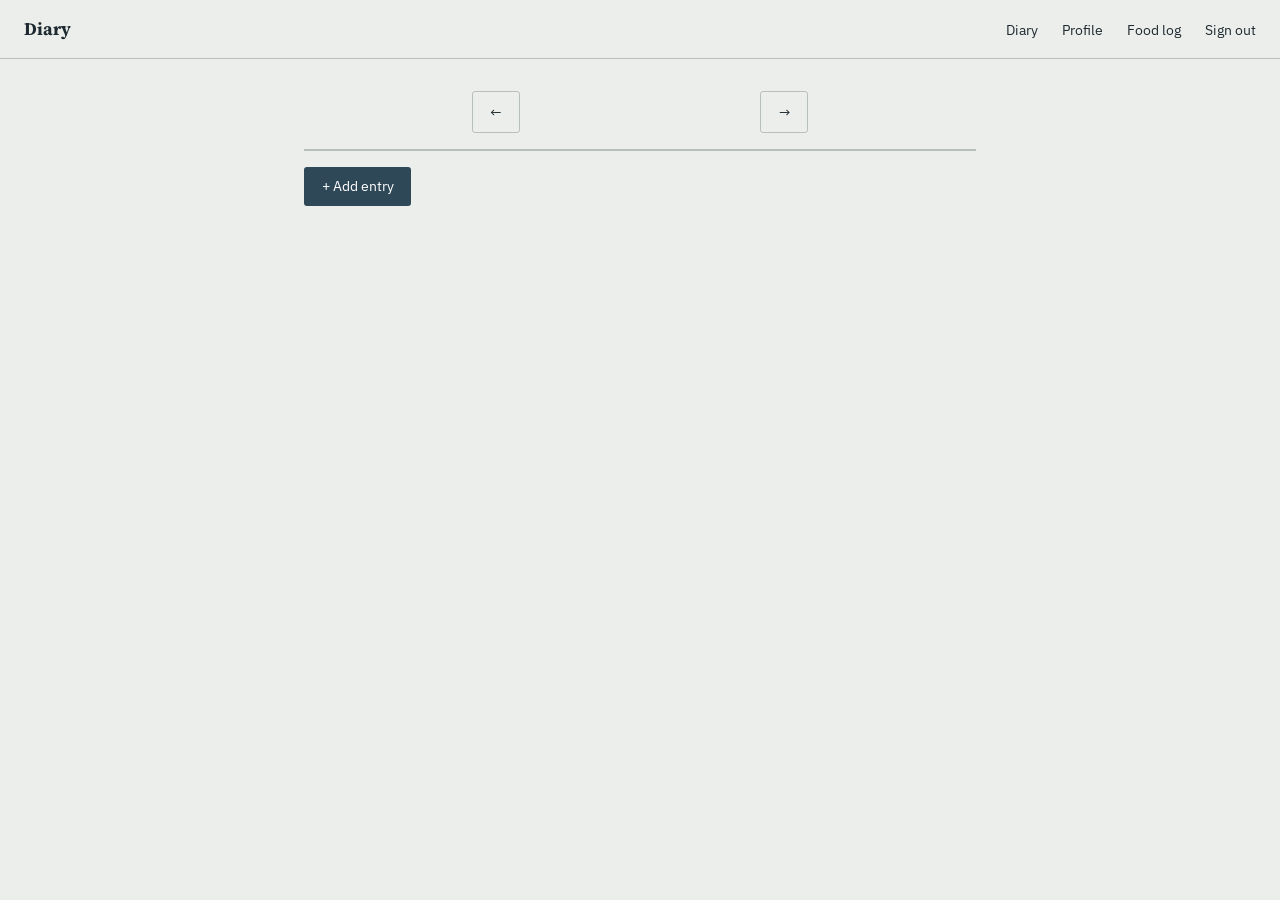
==== index.html @ 7c054825 "Replace al-folio template with private diary + calorie tracker Plain HTML/CSS/JS site backed by Supa" ====
<!doctype html>
<html lang="en">
<head>
  <meta charset="utf-8" />
  <meta name="viewport" content="width=device-width, initial-scale=1" />
  <title>Diary</title>
  <link rel="preconnect" href="https://fonts.googleapis.com" />
  <link rel="preconnect" href="https://fonts.gstatic.com" crossorigin />
  <link href="https://fonts.googleapis.com/css2?family=Source+Serif+4:opsz,wght@8..60,400;8..60,600&family=IBM+Plex+Sans:wght@400;500;600&family=IBM+Plex+Mono:wght@400;500&display=swap" rel="stylesheet" />
  <link rel="stylesheet" href="css/style.css" />
</head>
<body>
  <header class="site-header">
    <strong>Diary</strong>
    <nav>
      <a href="index.html">Diary</a>
      <a href="profile.html">Profile</a>
      <a href="log.html">Food log</a>
      <a href="#" id="sign-out">Sign out</a>
    </nav>
  </header>

  <main>
    <div class="month-nav">
      <button class="secondary" id="prev-month" aria-label="Previous month">&larr;</button>
      <h1 id="month-label"></h1>
      <button class="secondary" id="next-month" aria-label="Next month">&rarr;</button>
    </div>

    <div class="calendar-grid" id="calendar-weekdays"></div>
    <div class="calendar-grid" id="calendar-days"></div>

    <div class="button-row">
      <button id="add-entry-btn">+ Add entry</button>
    </div>
  </main>

  <!-- Add/edit entry modal -->
  <div class="modal-backdrop" id="entry-modal" hidden>
    <div class="modal">
      <h2 id="entry-modal-title">Add entry</h2>
      <form id="entry-form">
        <input type="hidden" id="entry-id" />
        <label>Date
          <input type="date" id="entry-date" required />
        </label>
        <label>Title
          <input type="text" id="entry-title" required />
        </label>
        <label>Content
          <textarea id="entry-content" rows="6"></textarea>
        </label>
        <label class="checkbox-label">
          <input type="checkbox" id="entry-pinned" />
          Pin this entry
        </label>
        <div class="modal-actions">
          <button type="button" class="secondary" id="entry-cancel">Cancel</button>
          <button type="submit">Save</button>
        </div>
      </form>
    </div>
  </div>

  <!-- Day detail: list of entries for a clicked day -->
  <div class="modal-backdrop" id="day-modal" hidden>
    <div class="modal">
      <h2 id="day-modal-title"></h2>
      <div id="day-entries-list"></div>
      <div class="modal-actions">
        <button type="button" class="secondary" id="day-close">Close</button>
        <button type="button" id="day-add-entry">+ Add entry for this day</button>
      </div>
    </div>
  </div>

  <script type="module" src="js/diary.js"></script>
</body>
</html>
---- css/style.css ----
/* Design system: a written diary (serif) set against a measured tracker
   (monospace) on a quiet paper surface — a personal ledger, not a dashboard.
   Structural surfaces (calendar, ledger rows) stay flat and square-edged;
   interactive surfaces (buttons, inputs) get a small 3px softening — the one
   deliberate distinction between "the page" and "the thing you can touch". */

:root {
  --color-bg: #ECEEEC;
  --color-surface: #FFFFFF;
  --color-ink: #1E2A2F;
  --color-muted: #5B6B66;
  --color-line: #B7C0B9;
  --color-accent: #2F4858;
  --color-accent-contrast: #FFFFFF;
  --color-star: #8C5E19;
  --color-logged: #4C7A62;

  --chart-protein: var(--color-accent);
  --chart-fat: var(--color-star);
  --chart-carbs: var(--color-logged);
  --chart-tdee: var(--color-muted);
  --chart-target: var(--color-accent);

  --font-serif: "Source Serif 4", Georgia, serif;
  --font-sans: "IBM Plex Sans", system-ui, sans-serif;
  --font-mono: "IBM Plex Mono", ui-monospace, "SF Mono", Consolas, monospace;
}

* { box-sizing: border-box; }

body {
  margin: 0;
  background: var(--color-bg);
  color: var(--color-ink);
  font-family: var(--font-sans);
  line-height: 1.5;
}

h1, h2, h3 {
  font-family: var(--font-serif);
  font-weight: 600;
  letter-spacing: -0.01em;
}

a { color: var(--color-accent); }

/* --- Header / nav --- */

header.site-header {
  display: flex;
  justify-content: space-between;
  align-items: center;
  padding: 1rem 1.5rem;
  border-bottom: 1px solid var(--color-line);
}

header.site-header strong {
  font-family: var(--font-serif);
  font-size: 1.1rem;
}

header.site-header nav a {
  margin-left: 1.25rem;
  text-decoration: none;
  color: var(--color-ink);
  font-size: 0.9rem;
}

header.site-header nav a:hover { color: var(--color-accent); }

main {
  max-width: 720px;
  margin: 0 auto;
  padding: 2rem 1.5rem;
}

/* --- Form controls --- */

button, input, select, textarea { font: inherit; color: inherit; }

label {
  display: flex;
  flex-direction: column;
  gap: 0.25rem;
  font-size: 0.9rem;
  color: var(--color-muted);
}

.checkbox-label {
  flex-direction: row;
  align-items: center;
  gap: 0.5rem;
  color: var(--color-ink);
}
.checkbox-label input[type="checkbox"] { width: auto; }

input, select, textarea {
  padding: 0.5rem 0.6rem;
  border: 1px solid var(--color-line);
  border-radius: 3px;
  background: var(--color-surface);
  color: var(--color-ink);
  font-family: var(--font-sans);
}

input[type="number"], input[type="date"] { font-family: var(--font-mono); }

button {
  cursor: pointer;
  background: var(--color-accent);
  color: var(--color-accent-contrast);
  border: none;
  border-radius: 3px;
  padding: 0.55rem 1.1rem;
  font-size: 0.9rem;
}

button:hover { opacity: 0.9; }
button:focus-visible, input:focus-visible, select:focus-visible,
textarea:focus-visible, a:focus-visible {
  outline: 2px solid var(--color-accent);
  outline-offset: 2px;
}

button.secondary {
  background: transparent;
  color: var(--color-ink);
  border: 1px solid var(--color-line);
}

/* --- Month navigation --- */

.month-nav {
  display: flex;
  align-items: center;
  justify-content: center;
  gap: 1.5rem;
  margin-bottom: 1rem;
}

.month-nav h1 { margin: 0; font-size: 1.4rem; min-width: 12rem; text-align: center; }

/* --- Calendar (ledger grid: flat, square, hairline-ruled) --- */

.calendar-grid {
  display: grid;
  grid-template-columns: repeat(7, 1fr);
  border-top: 1px solid var(--color-line);
  border-left: 1px solid var(--color-line);
}

.calendar-weekday {
  padding: 0.4rem 0.5rem;
  text-align: right;
  font-size: 0.75rem;
  color: var(--color-muted);
  border-right: 1px solid var(--color-line);
  border-bottom: 1px solid var(--color-line);
}

.calendar-day {
  background: var(--color-surface);
  min-height: 5.5rem;
  padding: 0.4rem 0.5rem;
  cursor: pointer;
  border-right: 1px solid var(--color-line);
  border-bottom: 1px solid var(--color-line);
  display: flex;
  flex-direction: column;
  gap: 0.3rem;
}

.calendar-day:hover { background: var(--color-bg); }

.calendar-day.outside-month {
  color: var(--color-muted);
  background: transparent;
}

.calendar-day.today .day-number {
  color: var(--color-accent-contrast);
  background: var(--color-accent);
  border-radius: 3px;
}

.calendar-day .day-header {
  display: flex;
  align-items: center;
  justify-content: space-between;
}

.calendar-day .day-number {
  font-family: var(--font-mono);
  font-size: 0.8rem;
  width: 1.6rem;
  height: 1.6rem;
  display: flex;
  align-items: center;
  justify-content: center;
}

.calendar-day .markers {
  font-size: 0.85rem;
  color: var(--color-star);
  display: flex;
  align-items: center;
  gap: 0.3rem;
}

.calendar-day .logged-dot {
  display: inline-block;
  width: 0.45rem;
  height: 0.45rem;
  border-radius: 50%;
  background: var(--color-logged);
}

.calendar-day .entry-preview {
  font-family: var(--font-serif);
  font-style: italic;
  font-size: 0.78rem;
  color: var(--color-muted);
  white-space: nowrap;
  overflow: hidden;
  text-overflow: ellipsis;
}

/* --- Modal --- */

.modal-backdrop {
  position: fixed;
  inset: 0;
  background: rgba(30, 42, 47, 0.45);
  display: flex;
  align-items: center;
  justify-content: center;
  padding: 1rem;
}

.modal {
  background: var(--color-surface);
  border-radius: 4px;
  padding: 1.5rem;
  max-width: 480px;
  width: 100%;
  max-height: 85vh;
  overflow-y: auto;
}

.modal h2 { margin-top: 0; }

.modal form {
  display: flex;
  flex-direction: column;
  gap: 0.9rem;
}

.modal-actions {
  display: flex;
  justify-content: flex-end;
  gap: 0.5rem;
  margin-top: 0.5rem;
}

[hidden] { display: none !important; }

/* --- Ledger stat rows: label left (sans), value right (mono) --- */

.stat-list { border-top: 1px solid var(--color-line); margin: 1rem 0; }

.stat-row {
  display: flex;
  justify-content: space-between;
  padding: 0.5rem 0;
  border-bottom: 1px solid var(--color-line);
  font-size: 0.9rem;
}

.stat-row .stat-label { color: var(--color-muted); }
.stat-row .stat-value { font-family: var(--font-mono); }
.stat-row.emphasis .stat-value { font-weight: 600; color: var(--color-accent); }

/* --- Charts --- */

.chart-block { margin: 1.75rem 0; }
.chart-block h3 { font-size: 1rem; margin-bottom: 0.5rem; }
.chart-grid {
  display: grid;
  grid-template-columns: repeat(auto-fill, minmax(150px, 1fr));
  gap: 0;
  border-top: 1px solid var(--color-line);
  border-left: 1px solid var(--color-line);
}
.chart-grid > div {
  border-right: 1px solid var(--color-line);
  border-bottom: 1px solid var(--color-line);
  padding: 0.5rem;
}
svg.bar-chart text { font-family: var(--font-mono); font-size: 10px; fill: var(--color-ink); }

details {
  color: var(--color-muted);
  font-size: 0.85rem;
}
details summary { cursor: pointer; color: var(--color-ink); }
details p { font-family: var(--font-sans); }

/* --- Food log rows --- */

.day-entry-row {
  border-bottom: 1px solid var(--color-line);
  padding: 0.5rem 0;
}

.meal-section { margin-bottom: 1.5rem; }
.meal-rows {
  display: flex;
  flex-direction: column;
  gap: 0.4rem;
}
.meal-add-btn { margin-top: 0.4rem; }

.small-multiple-label {
  font-size: 0.75rem;
  color: var(--color-muted);
}

.log-row {
  display: flex;
  gap: 0.5rem;
  align-items: center;
}
.log-row input[list] { flex: 2; }
.log-row .grams-input { width: 5.5rem; font-family: var(--font-mono); }
.log-row .row-macros {
  font-family: var(--font-mono);
  font-size: 0.78rem;
  color: var(--color-muted);
  min-width: 10rem;
}

.profile-form {
  display: flex;
  flex-direction: column;
  gap: 0.75rem;
  max-width: 420px;
}

.button-row {
  display: flex;
  gap: 0.5rem;
  margin-top: 1rem;
}

.add-food-form {
  display: flex;
  flex-direction: column;
  gap: 0.5rem;
  max-width: 320px;
  margin-top: 1rem;
}

.login-main {
  max-width: 360px;
  margin-top: 4rem;
}

@media (max-width: 480px) {
  main { padding: 1.5rem 1rem; }
  .calendar-day { min-height: 4rem; }
  header.site-header nav a { margin-left: 0.75rem; }
}
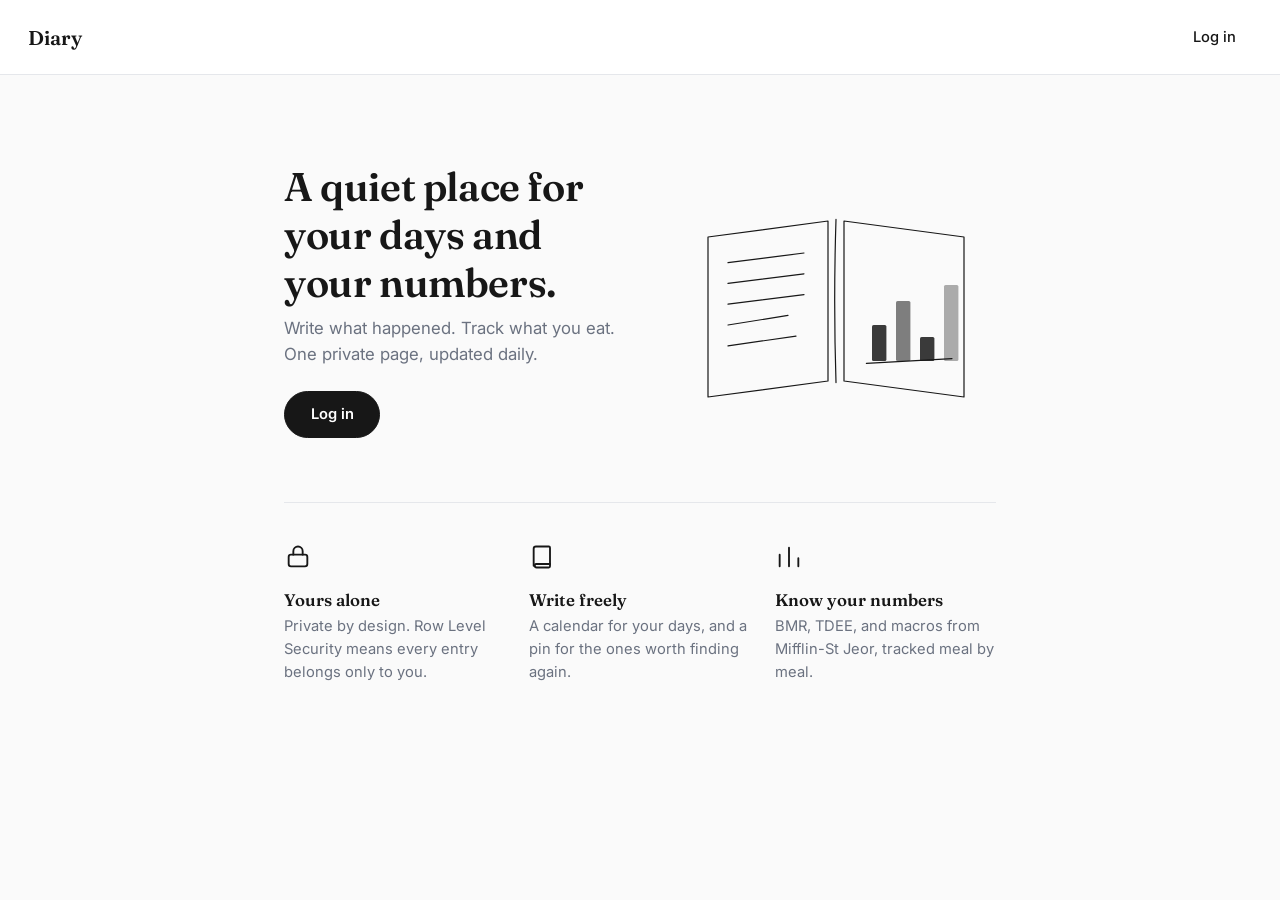
==== commit b869a23d: "Rebuild diary as a blog board with a rich entry editor Cover page, login, and dashboard redesigned i" ====
--- a/index.html
+++ b/index.html
@@ -6,74 +6,92 @@
   <title>Diary</title>
   <link rel="preconnect" href="https://fonts.googleapis.com" />
   <link rel="preconnect" href="https://fonts.gstatic.com" crossorigin />
-  <link href="https://fonts.googleapis.com/css2?family=Source+Serif+4:opsz,wght@8..60,400;8..60,600&family=IBM+Plex+Sans:wght@400;500;600&family=IBM+Plex+Mono:wght@400;500&display=swap" rel="stylesheet" />
+  <link href="https://fonts.googleapis.com/css2?family=Fraunces:opsz,wght@9..144,500;9..144,600&family=Inter:wght@400;500;600;700&display=swap" rel="stylesheet" />
   <link rel="stylesheet" href="css/style.css" />
 </head>
 <body>
   <header class="site-header">
-    <strong>Diary</strong>
-    <nav>
-      <a href="index.html">Diary</a>
-      <a href="profile.html">Profile</a>
-      <a href="log.html">Food log</a>
-      <a href="#" id="sign-out">Sign out</a>
+    <a href="index.html" class="logo">Diary</a>
+    <nav id="cover-nav">
+      <a href="login.html" id="nav-login">Log in</a>
     </nav>
   </header>
 
   <main>
-    <div class="month-nav">
-      <button class="secondary" id="prev-month" aria-label="Previous month">&larr;</button>
-      <h1 id="month-label"></h1>
-      <button class="secondary" id="next-month" aria-label="Next month">&rarr;</button>
-    </div>
+    <section class="cover-hero">
+      <div>
+        <h1>A quiet place for your days and your numbers.</h1>
+        <p>Write what happened. Track what you eat. One private page, updated daily.</p>
+        <div id="cover-cta">
+          <a href="login.html"><button>Log in</button></a>
+        </div>
+      </div>
 
-    <div class="calendar-grid" id="calendar-weekdays"></div>
-    <div class="calendar-grid" id="calendar-days"></div>
+      <svg class="illustration" viewBox="0 0 400 280" fill="none" stroke="currentColor" stroke-width="1.5" stroke-linecap="round" stroke-linejoin="round" role="img" aria-label="An open book, one page with written lines, the other with a bar chart">
+        <path d="M40,60 L190,40 L190,240 L40,260 Z" />
+        <path d="M210,40 L360,60 L360,260 L210,240 Z" />
+        <path d="M200,38 C198,100 198,180 200,242" />
+        <line x1="65" y1="92" x2="160" y2="80" />
+        <line x1="65" y1="118" x2="160" y2="106" />
+        <line x1="65" y1="144" x2="160" y2="132" />
+        <line x1="65" y1="170" x2="140" y2="158" />
+        <line x1="65" y1="196" x2="150" y2="184" />
+        <g fill="currentColor" stroke="none">
+          <rect x="245" y="170" width="18" height="45" rx="2" opacity="0.85" />
+          <rect x="275" y="140" width="18" height="75" rx="2" opacity="0.55" />
+          <rect x="305" y="185" width="18" height="30" rx="2" opacity="0.85" />
+          <rect x="335" y="120" width="18" height="95" rx="2" opacity="0.35" />
+        </g>
+        <line x1="238" y1="218" x2="345" y2="212" />
+      </svg>
+    </section>
 
-    <div class="button-row">
-      <button id="add-entry-btn">+ Add entry</button>
-    </div>
+    <section class="feature-grid">
+      <div class="feature-card">
+        <svg viewBox="0 0 24 24" fill="none" stroke="currentColor" stroke-width="1.6" stroke-linecap="round" stroke-linejoin="round" aria-hidden="true">
+          <rect x="4" y="10" width="16" height="10" rx="2" />
+          <path d="M8 10V7a4 4 0 0 1 8 0v3" />
+        </svg>
+        <h3>Yours alone</h3>
+        <p>Private by design. Row Level Security means every entry belongs only to you.</p>
+      </div>
+      <div class="feature-card">
+        <svg viewBox="0 0 24 24" fill="none" stroke="currentColor" stroke-width="1.6" stroke-linecap="round" stroke-linejoin="round" aria-hidden="true">
+          <path d="M4 19.5V5a2 2 0 0 1 2-2h11a1 1 0 0 1 1 1v14" />
+          <path d="M6.5 21A1.5 1.5 0 0 1 5 19.5V19a1 1 0 0 1 1-1h12v2a1 1 0 0 1-1 1H6.5Z" />
+        </svg>
+        <h3>Write freely</h3>
+        <p>A calendar for your days, and a pin for the ones worth finding again.</p>
+      </div>
+      <div class="feature-card">
+        <svg viewBox="0 0 24 24" fill="none" stroke="currentColor" stroke-width="1.6" stroke-linecap="round" stroke-linejoin="round" aria-hidden="true">
+          <path d="M4 20V10M12 20V4M20 20v-7" />
+        </svg>
+        <h3>Know your numbers</h3>
+        <p>BMR, TDEE, and macros from Mifflin-St Jeor, tracked meal by meal.</p>
+      </div>
+    </section>
   </main>
 
-  <!-- Add/edit entry modal -->
-  <div class="modal-backdrop" id="entry-modal" hidden>
-    <div class="modal">
-      <h2 id="entry-modal-title">Add entry</h2>
-      <form id="entry-form">
-        <input type="hidden" id="entry-id" />
-        <label>Date
-          <input type="date" id="entry-date" required />
-        </label>
-        <label>Title
-          <input type="text" id="entry-title" required />
-        </label>
-        <label>Content
-          <textarea id="entry-content" rows="6"></textarea>
-        </label>
-        <label class="checkbox-label">
-          <input type="checkbox" id="entry-pinned" />
-          Pin this entry
-        </label>
-        <div class="modal-actions">
-          <button type="button" class="secondary" id="entry-cancel">Cancel</button>
-          <button type="submit">Save</button>
+  <script type="module">
+    import { supabase } from "./js/supabaseClient.js";
+
+    const { data: { session } } = await supabase.auth.getSession();
+    if (session) {
+      document.getElementById("cover-nav").innerHTML = `<a href="#" id="sign-out">Sign out</a>`;
+      document.getElementById("cover-cta").innerHTML = `
+        <div class="cover-signed-in-links">
+          <a href="diary.html"><button>My diary</button></a>
+          <a href="log.html"><button class="secondary">Food log</button></a>
+          <a href="profile.html"><button class="secondary">Profile</button></a>
         </div>
-      </form>
-    </div>
-  </div>
-
-  <!-- Day detail: list of entries for a clicked day -->
-  <div class="modal-backdrop" id="day-modal" hidden>
-    <div class="modal">
-      <h2 id="day-modal-title"></h2>
-      <div id="day-entries-list"></div>
-      <div class="modal-actions">
-        <button type="button" class="secondary" id="day-close">Close</button>
-        <button type="button" id="day-add-entry">+ Add entry for this day</button>
-      </div>
-    </div>
-  </div>
-
-  <script type="module" src="js/diary.js"></script>
+      `;
+      document.getElementById("sign-out").addEventListener("click", async (e) => {
+        e.preventDefault();
+        await supabase.auth.signOut();
+        window.location.reload();
+      });
+    }
+  </script>
 </body>
 </html>
--- a/css/style.css
+++ b/css/style.css
@@ -1,131 +1,389 @@
-/* Design system: a written diary (serif) set against a measured tracker
-   (monospace) on a quiet paper surface — a personal ledger, not a dashboard.
-   Structural surfaces (calendar, ledger rows) stay flat and square-edged;
-   interactive surfaces (buttons, inputs) get a small 3px softening — the one
-   deliberate distinction between "the page" and "the thing you can touch". */
+/* Monochrome editorial design system: black/white/grey, thin hairlines,
+   pill buttons, a serif display face for headings against a clean grotesque
+   sans for everything else. No color noise — the few accents that exist
+   (pin, logged-day marker, chart series) carry actual meaning. */
 
 :root {
-  --color-bg: #ECEEEC;
-  --color-surface: #FFFFFF;
-  --color-ink: #1E2A2F;
-  --color-muted: #5B6B66;
-  --color-line: #B7C0B9;
-  --color-accent: #2F4858;
-  --color-accent-contrast: #FFFFFF;
-  --color-star: #8C5E19;
-  --color-logged: #4C7A62;
-
-  --chart-protein: var(--color-accent);
-  --chart-fat: var(--color-star);
-  --chart-carbs: var(--color-logged);
-  --chart-tdee: var(--color-muted);
-  --chart-target: var(--color-accent);
-
-  --font-serif: "Source Serif 4", Georgia, serif;
-  --font-sans: "IBM Plex Sans", system-ui, sans-serif;
-  --font-mono: "IBM Plex Mono", ui-monospace, "SF Mono", Consolas, monospace;
+  --color-bg: #FFFFFF;
+  --color-page: #FAFAFA;
+  --color-ink: #171717;
+  --color-muted: #6B7280;
+  --color-line: #E5E7EB;
+
+  --color-star: #B45309;
+  --color-logged: #16A34A;
+  --color-destructive: #DC2626;
+
+  --board-tint-1: #FDF3E7;
+  --board-tint-2: #EAF3EC;
+  --board-tint-3: #EFEAF6;
+  --board-tint-4: #FFFFFF;
+  --board-muted: #5B6472; /* darker than --color-muted: stays >=4.5:1 on all four tints above */
+
+  --chart-protein: #171717;
+  --chart-fat: #B45309;
+  --chart-carbs: #6D28D9;
+  --chart-tdee: #9CA3AF;
+  --chart-target: #171717;
+
+  --font-heading: "Fraunces", Georgia, serif;
+  --font-body: "Inter", system-ui, sans-serif;
+
+  --radius-sm: 10px;
+  --radius-md: 16px;
+  --speed: 180ms ease;
+}
+
+@media (prefers-reduced-motion: reduce) {
+  :root { --speed: 0ms; }
 }
 
 * { box-sizing: border-box; }
 
 body {
   margin: 0;
+  position: relative;
+  background: var(--color-page);
+  color: var(--color-ink);
+  font-family: var(--font-body);
+  font-size: 16px;
+  line-height: 1.55;
+}
+
+h1, h2, h3 {
+  font-family: var(--font-heading);
+  font-weight: 600;
+  line-height: 1.2;
+  margin: 0 0 0.5rem;
+}
+
+a { color: var(--color-ink); }
+
+/* --- Header / nav --- */
+
+header.site-header {
+  display: flex;
+  flex-wrap: wrap;
+  justify-content: space-between;
+  align-items: center;
+  gap: 0.5rem;
+  padding: 1.1rem 1.75rem;
+  background: var(--color-bg);
+  border-bottom: 1px solid var(--color-line);
+}
+
+header.site-header .logo {
+  font-family: var(--font-heading);
+  font-size: 1.25rem;
+  font-weight: 600;
+  text-decoration: none;
+  color: var(--color-ink);
+}
+
+header.site-header nav {
+  display: flex;
+  flex-wrap: wrap;
+  align-items: center;
+  gap: 0.4rem;
+}
+
+header.site-header nav a {
+  text-decoration: none;
+  color: var(--color-ink);
+  font-weight: 500;
+  font-size: 0.92rem;
+  padding: 0.5rem 1rem;
+  border-radius: 999px;
+  transition: background var(--speed);
+}
+
+header.site-header nav a:hover { background: var(--color-page); }
+
+main {
+  max-width: 760px;
+  margin: 0 auto;
+  padding: 2.5rem 1.5rem;
+}
+
+/* --- Form controls --- */
+
+button, input, select, textarea { font: inherit; color: inherit; }
+
+label {
+  display: flex;
+  flex-direction: column;
+  gap: 0.3rem;
+  font-weight: 500;
+  font-size: 0.88rem;
+  color: var(--color-muted);
+}
+
+input, select, textarea {
+  padding: 0.65rem 0.9rem;
+  border: 1.5px solid var(--color-line);
+  border-radius: var(--radius-sm);
   background: var(--color-bg);
   color: var(--color-ink);
-  font-family: var(--font-sans);
-  line-height: 1.5;
-}
-
-h1, h2, h3 {
-  font-family: var(--font-serif);
-  font-weight: 600;
-  letter-spacing: -0.01em;
-}
-
-a { color: var(--color-accent); }
-
-/* --- Header / nav --- */
-
-header.site-header {
-  display: flex;
-  justify-content: space-between;
-  align-items: center;
-  padding: 1rem 1.5rem;
-  border-bottom: 1px solid var(--color-line);
-}
-
-header.site-header strong {
-  font-family: var(--font-serif);
-  font-size: 1.1rem;
-}
-
-header.site-header nav a {
-  margin-left: 1.25rem;
-  text-decoration: none;
-  color: var(--color-ink);
-  font-size: 0.9rem;
-}
-
-header.site-header nav a:hover { color: var(--color-accent); }
-
-main {
-  max-width: 720px;
-  margin: 0 auto;
-  padding: 2rem 1.5rem;
-}
-
-/* --- Form controls --- */
-
-button, input, select, textarea { font: inherit; color: inherit; }
-
-label {
-  display: flex;
-  flex-direction: column;
-  gap: 0.25rem;
-  font-size: 0.9rem;
-  color: var(--color-muted);
-}
-
-.checkbox-label {
-  flex-direction: row;
-  align-items: center;
-  gap: 0.5rem;
-  color: var(--color-ink);
-}
-.checkbox-label input[type="checkbox"] { width: auto; }
-
-input, select, textarea {
-  padding: 0.5rem 0.6rem;
-  border: 1px solid var(--color-line);
-  border-radius: 3px;
-  background: var(--color-surface);
-  color: var(--color-ink);
-  font-family: var(--font-sans);
-}
-
-input[type="number"], input[type="date"] { font-family: var(--font-mono); }
+  min-height: 44px;
+  transition: border-color var(--speed);
+}
+
+input:focus, select:focus, textarea:focus {
+  border-color: var(--color-ink);
+  outline: none;
+}
 
 button {
   cursor: pointer;
-  background: var(--color-accent);
-  color: var(--color-accent-contrast);
-  border: none;
-  border-radius: 3px;
-  padding: 0.55rem 1.1rem;
-  font-size: 0.9rem;
-}
-
-button:hover { opacity: 0.9; }
+  background: var(--color-ink);
+  color: #FFFFFF;
+  border: 1.5px solid var(--color-ink);
+  border-radius: 999px;
+  padding: 0.7rem 1.6rem;
+  font-weight: 600;
+  font-size: 0.92rem;
+  min-height: 44px;
+  transition: background var(--speed), color var(--speed), transform var(--speed);
+}
+
+button:hover { background: #333333; }
+button:active { transform: scale(0.97); }
+
 button:focus-visible, input:focus-visible, select:focus-visible,
 textarea:focus-visible, a:focus-visible {
-  outline: 2px solid var(--color-accent);
+  outline: 2px solid var(--color-ink);
   outline-offset: 2px;
 }
 
 button.secondary {
   background: transparent;
   color: var(--color-ink);
+  border: 1.5px solid var(--color-ink);
+}
+button.secondary:hover { background: var(--color-page); }
+
+.checkbox-label {
+  flex-direction: row;
+  align-items: center;
+  gap: 0.5rem;
+  color: var(--color-ink);
+  font-weight: 400;
+}
+.checkbox-label input[type="checkbox"] { width: 1.2rem; height: 1.2rem; min-height: 0; }
+
+/* --- Cover / landing page --- */
+
+.cover-hero {
+  display: grid;
+  grid-template-columns: 1.1fr 1fr;
+  gap: 2.5rem;
+  align-items: center;
+  padding: 3rem 0 4rem;
+}
+
+.cover-hero h1 {
+  font-size: 2.5rem;
+  letter-spacing: -0.01em;
+}
+
+.cover-hero p {
+  color: var(--color-muted);
+  font-size: 1.05rem;
+  max-width: 34ch;
+  margin: 0 0 1.5rem;
+}
+
+.cover-hero .illustration { width: 100%; height: auto; }
+
+.feature-grid {
+  display: grid;
+  grid-template-columns: repeat(3, 1fr);
+  gap: 1.5rem;
+  padding: 2.5rem 0;
+  border-top: 1px solid var(--color-line);
+}
+
+.feature-card { text-align: left; }
+.feature-card svg { width: 28px; height: 28px; margin-bottom: 0.75rem; }
+.feature-card h3 { font-size: 1.05rem; margin-bottom: 0.3rem; }
+.feature-card p { color: var(--color-muted); font-size: 0.92rem; margin: 0; }
+
+.cover-signed-in-links {
+  display: flex;
+  flex-wrap: wrap;
+  gap: 0.6rem;
+}
+
+/* --- Dashboard shell (sidebar + bento grid), used by profile.html --- */
+
+.dashboard-shell { display: flex; min-height: 100vh; }
+
+.sidebar {
+  width: 220px;
+  flex-shrink: 0;
+  background: var(--color-bg);
+  border-right: 1px solid var(--color-line);
+  padding: 1.75rem 1.25rem;
+  display: flex;
+  flex-direction: column;
+}
+
+.sidebar .logo {
+  font-family: var(--font-heading);
+  font-size: 1.2rem;
+  font-weight: 600;
+  text-decoration: none;
+  color: var(--color-ink);
+  margin-bottom: 2.5rem;
+}
+
+.sidebar nav { display: flex; flex-direction: column; gap: 0.25rem; }
+
+.sidebar nav a {
+  padding: 0.65rem 0.9rem;
+  border-radius: 10px;
+  text-decoration: none;
+  color: var(--color-muted);
+  font-weight: 500;
+  font-size: 0.92rem;
+  transition: background var(--speed);
+}
+
+.sidebar nav a:hover { background: var(--color-page); }
+.sidebar nav a.active { background: var(--color-ink); color: #FFFFFF; font-weight: 600; }
+
+.sidebar .signout-link {
+  margin-top: auto;
+  color: var(--color-muted);
+  text-decoration: none;
+  font-size: 0.88rem;
+  padding: 0.65rem 0.9rem;
+}
+.sidebar .signout-link:hover { color: var(--color-ink); }
+
+.dashboard-main { flex: 1; min-width: 0; padding: 2.5rem; max-width: 1200px; }
+.dashboard-header { margin-bottom: 1.5rem; }
+.dashboard-header .dashboard-subtitle { color: var(--color-muted); margin: 0; }
+
+.kpi-row { display: grid; grid-template-columns: 1fr; gap: 1rem; }
+.kpi-card { background: var(--color-bg); border: 1px solid var(--color-line); border-radius: 16px; padding: 1.25rem; }
+.kpi-card .kpi-label { color: var(--color-muted); font-size: 0.85rem; margin-bottom: 0.4rem; }
+.kpi-card .kpi-value { font-family: var(--font-heading); font-size: 1.9rem; font-weight: 600; }
+.kpi-card.emphasis { background: var(--color-ink); color: #FFFFFF; }
+.kpi-card.emphasis .kpi-label { color: rgba(255, 255, 255, 0.7); }
+
+.dashboard-grid { display: grid; grid-template-columns: repeat(3, 1fr); gap: 1.25rem; align-items: start; margin-bottom: 1.25rem; }
+.dashboard-col { display: flex; flex-direction: column; gap: 1.25rem; min-width: 0; }
+.dashboard-card { background: var(--color-bg); border: 1px solid var(--color-line); border-radius: 16px; padding: 1.25rem; }
+.dashboard-card h2 { font-size: 1.05rem; margin-bottom: 1rem; font-family: var(--font-body); font-weight: 600; }
+
+.mini-calendar.calendar-grid { border: none; }
+.mini-calendar .calendar-weekday { padding: 0.15rem; font-size: 0.62rem; border: none; }
+.mini-calendar .calendar-day {
+  min-height: 2.1rem;
+  padding: 0.15rem;
+  border: none;
+  cursor: default;
+}
+.mini-calendar .calendar-day:hover { background: var(--color-page); }
+.mini-calendar.clickable .calendar-day { cursor: pointer; }
+.mini-calendar .day-number { font-size: 0.68rem; width: 1.2rem; height: 1.2rem; }
+.mini-calendar .entry-preview { display: none; }
+
+.food-summary-meal { display: flex; justify-content: space-between; padding: 0.4rem 0; border-bottom: 1px solid var(--color-line); font-size: 0.9rem; color: inherit; text-decoration: none; }
+.food-summary-meal:last-of-type { border-bottom: none; }
+.food-summary-empty { color: var(--color-muted); font-size: 0.9rem; }
+
+.progress-item { margin-bottom: 0.9rem; }
+.progress-item:last-child { margin-bottom: 0; }
+.progress-label { display: flex; justify-content: space-between; font-size: 0.85rem; margin-bottom: 0.3rem; }
+.progress-name { font-weight: 500; }
+.progress-numbers { color: var(--color-muted); }
+.progress-track { background: var(--color-line); border-radius: 999px; height: 8px; overflow: hidden; }
+.progress-fill { height: 100%; border-radius: 999px; transition: width var(--speed); }
+.progress-fill.over { background: var(--color-destructive) !important; }
+.progress-alert { color: var(--color-destructive); font-size: 0.85rem; font-weight: 500; margin: 0.75rem 0 0; }
+
+@media (max-width: 900px) {
+  .dashboard-shell { flex-direction: column; }
+  .sidebar { width: 100%; flex-direction: row; align-items: center; padding: 1rem 1.25rem; }
+  .sidebar .logo { margin-bottom: 0; margin-right: 1.5rem; }
+  .sidebar nav { flex-direction: row; }
+  .sidebar .signout-link { margin-top: 0; margin-left: auto; }
+  .dashboard-main { padding: 1.5rem; }
+  .dashboard-grid { grid-template-columns: 1fr; }
+}
+
+/* --- Diary board (blog-style cover page) --- */
+
+.board-header {
+  display: flex;
+  align-items: center;
+  justify-content: space-between;
+  margin-bottom: 1.5rem;
+}
+.board-header h1 { margin: 0; }
+
+.board-layout { display: flex; gap: 1.5rem; align-items: flex-start; }
+
+.board-grid {
+  flex: 1;
+  min-width: 0;
+  display: grid;
+  grid-template-columns: repeat(auto-fill, minmax(220px, 1fr));
+  gap: 1rem;
+}
+
+.board-sidebar { width: 280px; flex-shrink: 0; position: sticky; top: 1.5rem; }
+
+.board-empty { color: var(--color-muted); padding: 2rem 0; text-align: center; grid-column: 1 / -1; }
+
+.board-card {
+  --board-card-bg: var(--board-tint-4);
+  background: var(--board-card-bg);
   border: 1px solid var(--color-line);
+  border-radius: 16px;
+  padding: 1.25rem;
+  cursor: pointer;
+  display: flex;
+  flex-direction: column;
+  gap: 0.5rem;
+  transition: transform var(--speed);
+}
+.board-card:hover { transform: translateY(-2px); }
+.board-card.tint-1 { --board-card-bg: var(--board-tint-1); }
+.board-card.tint-2 { --board-card-bg: var(--board-tint-2); }
+.board-card.tint-3 { --board-card-bg: var(--board-tint-3); }
+.board-card.tint-4 { --board-card-bg: var(--board-tint-4); }
+.board-card.featured { grid-column: span 2; }
+.board-card.featured h3 { font-size: 1.4rem; }
+
+.board-card-thumb {
+  width: calc(100% + 2.5rem);
+  margin: -1.25rem -1.25rem 0;
+  height: 140px;
+  object-fit: cover;
+  border-radius: 16px 16px 0 0;
+}
+.board-card.featured .board-card-thumb { height: 220px; }
+
+.board-card h3 { margin: 0; font-size: 1.1rem; }
+.board-card-date { font-size: 0.8rem; color: var(--board-muted); }
+.board-card-excerpt {
+  color: var(--board-muted);
+  font-size: 0.92rem;
+  line-height: 1.5;
+  margin: 0;
+  overflow: hidden;
+  display: -webkit-box;
+  -webkit-line-clamp: 3;
+  -webkit-box-orient: vertical;
+}
+
+@media (max-width: 900px) {
+  .board-layout { flex-direction: column; }
+  .board-sidebar { width: 100%; position: static; }
+  .board-card.featured { grid-column: auto; }
 }
 
 /* --- Month navigation --- */
@@ -135,12 +393,13 @@
   align-items: center;
   justify-content: center;
   gap: 1.5rem;
-  margin-bottom: 1rem;
-}
-
-.month-nav h1 { margin: 0; font-size: 1.4rem; min-width: 12rem; text-align: center; }
-
-/* --- Calendar (ledger grid: flat, square, hairline-ruled) --- */
+  margin-bottom: 1.25rem;
+}
+
+.month-nav.compact { gap: 0.75rem; margin-bottom: 0.75rem; }
+.month-nav.compact h2 { font-size: 1rem; min-width: 0; margin: 0; }
+
+/* --- Calendar --- */
 
 .calendar-grid {
   display: grid;
@@ -150,7 +409,7 @@
 }
 
 .calendar-weekday {
-  padding: 0.4rem 0.5rem;
+  padding: 0.5rem;
   text-align: right;
   font-size: 0.75rem;
   color: var(--color-muted);
@@ -159,7 +418,7 @@
 }
 
 .calendar-day {
-  background: var(--color-surface);
+  background: var(--color-bg);
   min-height: 5.5rem;
   padding: 0.4rem 0.5rem;
   cursor: pointer;
@@ -168,19 +427,17 @@
   display: flex;
   flex-direction: column;
   gap: 0.3rem;
-}
-
-.calendar-day:hover { background: var(--color-bg); }
-
-.calendar-day.outside-month {
-  color: var(--color-muted);
-  background: transparent;
-}
+  transition: background var(--speed);
+}
+
+.calendar-day:hover { background: var(--color-page); }
+
+.calendar-day.outside-month { color: var(--color-muted); background: var(--color-page); }
 
 .calendar-day.today .day-number {
-  color: var(--color-accent-contrast);
-  background: var(--color-accent);
-  border-radius: 3px;
+  background: var(--color-ink);
+  color: #FFFFFF;
+  border-radius: 999px;
 }
 
 .calendar-day .day-header {
@@ -190,8 +447,7 @@
 }
 
 .calendar-day .day-number {
-  font-family: var(--font-mono);
-  font-size: 0.8rem;
+  font-size: 0.82rem;
   width: 1.6rem;
   height: 1.6rem;
   display: flex;
@@ -199,26 +455,20 @@
   justify-content: center;
 }
 
-.calendar-day .markers {
-  font-size: 0.85rem;
-  color: var(--color-star);
-  display: flex;
-  align-items: center;
-  gap: 0.3rem;
-}
-
-.calendar-day .logged-dot {
+.calendar-day .markers { display: flex; align-items: center; gap: 0.3rem; }
+
+.badge-pin { color: var(--color-star); font-size: 0.85rem; }
+
+.badge-logged {
   display: inline-block;
-  width: 0.45rem;
-  height: 0.45rem;
+  width: 0.4rem;
+  height: 0.4rem;
   border-radius: 50%;
   background: var(--color-logged);
 }
 
 .calendar-day .entry-preview {
-  font-family: var(--font-serif);
-  font-style: italic;
-  font-size: 0.78rem;
+  font-size: 0.76rem;
   color: var(--color-muted);
   white-space: nowrap;
   overflow: hidden;
@@ -230,7 +480,7 @@
 .modal-backdrop {
   position: fixed;
   inset: 0;
-  background: rgba(30, 42, 47, 0.45);
+  background: rgba(23, 23, 23, 0.4);
   display: flex;
   align-items: center;
   justify-content: center;
@@ -238,22 +488,16 @@
 }
 
 .modal {
-  background: var(--color-surface);
-  border-radius: 4px;
-  padding: 1.5rem;
+  background: var(--color-bg);
+  border-radius: var(--radius-md);
+  padding: 1.75rem;
   max-width: 480px;
   width: 100%;
   max-height: 85vh;
   overflow-y: auto;
 }
 
-.modal h2 { margin-top: 0; }
-
-.modal form {
-  display: flex;
-  flex-direction: column;
-  gap: 0.9rem;
-}
+.modal form { display: flex; flex-direction: column; gap: 0.9rem; }
 
 .modal-actions {
   display: flex;
@@ -264,26 +508,25 @@
 
 [hidden] { display: none !important; }
 
-/* --- Ledger stat rows: label left (sans), value right (mono) --- */
+/* --- Stat list --- */
 
 .stat-list { border-top: 1px solid var(--color-line); margin: 1rem 0; }
 
 .stat-row {
   display: flex;
   justify-content: space-between;
-  padding: 0.5rem 0;
+  padding: 0.65rem 0;
   border-bottom: 1px solid var(--color-line);
-  font-size: 0.9rem;
-}
-
-.stat-row .stat-label { color: var(--color-muted); }
-.stat-row .stat-value { font-family: var(--font-mono); }
-.stat-row.emphasis .stat-value { font-weight: 600; color: var(--color-accent); }
+}
+
+.stat-row .stat-label { color: var(--color-muted); font-size: 0.9rem; }
+.stat-row .stat-value { font-weight: 600; }
+.stat-row.emphasis .stat-value { font-family: var(--font-heading); font-size: 1.1rem; }
 
 /* --- Charts --- */
 
 .chart-block { margin: 1.75rem 0; }
-.chart-block h3 { font-size: 1rem; margin-bottom: 0.5rem; }
+.chart-block h3 { font-size: 1.02rem; margin-bottom: 0.5rem; font-family: var(--font-body); font-weight: 600; }
 .chart-grid {
   display: grid;
   grid-template-columns: repeat(auto-fill, minmax(150px, 1fr));
@@ -296,61 +539,36 @@
   border-bottom: 1px solid var(--color-line);
   padding: 0.5rem;
 }
-svg.bar-chart text { font-family: var(--font-mono); font-size: 10px; fill: var(--color-ink); }
-
-details {
-  color: var(--color-muted);
-  font-size: 0.85rem;
-}
-details summary { cursor: pointer; color: var(--color-ink); }
-details p { font-family: var(--font-sans); }
+svg.bar-chart text { font-family: var(--font-body); font-size: 10px; fill: var(--color-ink); }
+
+svg.pie-chart { display: block; max-width: 180px; margin: 0 auto; }
+
+.legend-row { display: flex; align-items: center; gap: 0.5rem; padding: 0.3rem 0; font-size: 0.85rem; }
+.legend-swatch { width: 0.7rem; height: 0.7rem; border-radius: 50%; flex-shrink: 0; }
+.legend-label { flex: 1; }
+.legend-value { color: var(--color-muted); }
+
+details { color: var(--color-muted); font-size: 0.85rem; }
+details summary { cursor: pointer; color: var(--color-ink); font-weight: 500; }
+details p { font-family: var(--font-body); }
 
 /* --- Food log rows --- */
 
-.day-entry-row {
-  border-bottom: 1px solid var(--color-line);
-  padding: 0.5rem 0;
-}
+.day-entry-row { border-bottom: 1px solid var(--color-line); padding: 0.6rem 0; }
 
 .meal-section { margin-bottom: 1.5rem; }
-.meal-rows {
-  display: flex;
-  flex-direction: column;
-  gap: 0.4rem;
-}
+.meal-rows { display: flex; flex-direction: column; gap: 0.4rem; }
 .meal-add-btn { margin-top: 0.4rem; }
 
-.small-multiple-label {
-  font-size: 0.75rem;
-  color: var(--color-muted);
-}
-
-.log-row {
-  display: flex;
-  gap: 0.5rem;
-  align-items: center;
-}
+.small-multiple-label { font-size: 0.75rem; color: var(--color-muted); }
+
+.log-row { display: flex; gap: 0.5rem; align-items: center; }
 .log-row input[list] { flex: 2; }
-.log-row .grams-input { width: 5.5rem; font-family: var(--font-mono); }
-.log-row .row-macros {
-  font-family: var(--font-mono);
-  font-size: 0.78rem;
-  color: var(--color-muted);
-  min-width: 10rem;
-}
-
-.profile-form {
-  display: flex;
-  flex-direction: column;
-  gap: 0.75rem;
-  max-width: 420px;
-}
-
-.button-row {
-  display: flex;
-  gap: 0.5rem;
-  margin-top: 1rem;
-}
+.log-row .quantity-input { width: 4.5rem; }
+.log-row .unit-label { color: var(--color-muted); font-size: 0.85rem; min-width: 2.75rem; }
+.log-row .row-macros { font-size: 0.78rem; color: var(--color-muted); min-width: 10rem; }
+
+.button-row { display: flex; gap: 0.5rem; margin-top: 1rem; }
 
 .add-food-form {
   display: flex;
@@ -360,13 +578,101 @@
   margin-top: 1rem;
 }
 
-.login-main {
-  max-width: 360px;
-  margin-top: 4rem;
+.profile-form { display: flex; flex-direction: column; gap: 0.9rem; max-width: 420px; }
+
+/* --- Decorative background doodles (food log + diary pages) ---
+   js/doodles.js scatters <svg class="doodle"> elements with randomized
+   position/size/rotation set inline — a one-off placement per element, so a
+   dedicated CSS rule per doodle would just be noise. */
+
+.doodle-bg { position: absolute; inset: 0; overflow: hidden; pointer-events: none; z-index: -1; }
+.doodle { position: absolute; color: var(--color-ink); opacity: 0.09; }
+
+.login-main { max-width: 380px; margin: 4rem auto 0; }
+.login-main .back-link { display: inline-block; margin-bottom: 1.5rem; color: var(--color-muted); font-size: 0.9rem; text-decoration: none; }
+
+/* --- Entry editor --- */
+
+.entry-editor { max-width: 720px; }
+
+.back-link { display: inline-block; margin-bottom: 1.5rem; color: var(--color-muted); font-size: 0.9rem; text-decoration: none; }
+
+.entry-title-input {
+  display: block;
+  width: 100%;
+  border: none;
+  font-family: var(--font-heading);
+  font-size: 2rem;
+  font-weight: 600;
+  padding: 0;
+  margin-bottom: 1rem;
+  min-height: auto;
+}
+.entry-title-input:focus { outline: none; }
+
+.entry-meta-row {
+  display: flex;
+  flex-wrap: wrap;
+  gap: 1.25rem;
+  align-items: flex-end;
+  margin-bottom: 1.25rem;
+  padding-bottom: 1.25rem;
+  border-bottom: 1px solid var(--color-line);
+}
+.entry-meta-row .checkbox-label { padding-bottom: 0.65rem; }
+
+.thumbnail-upload {
+  border: 1.5px dashed var(--color-line);
+  border-radius: var(--radius-md);
+  min-height: 140px;
+  display: flex;
+  align-items: center;
+  justify-content: center;
+  cursor: pointer;
+  margin-bottom: 1.25rem;
+  overflow: hidden;
+  color: var(--color-muted);
+  font-size: 0.9rem;
+}
+.thumbnail-upload img { width: 100%; max-height: 260px; object-fit: cover; }
+
+.editor-toolbar { display: flex; gap: 0.5rem; margin-bottom: 0.75rem; }
+.editor-toolbar button { padding: 0.5rem 0.9rem; }
+
+.entry-content {
+  min-height: 300px;
+  border: 1.5px solid var(--color-line);
+  border-radius: var(--radius-sm);
+  padding: 1rem 1.25rem;
+  margin-bottom: 1.25rem;
+  line-height: 1.7;
+}
+.entry-content:focus { outline: none; border-color: var(--color-ink); }
+.entry-content pre { border-radius: 8px; padding: 1rem; overflow-x: auto; }
+.entry-content img { max-width: 100%; border-radius: 8px; }
+
+.entry-font-sans { font-family: var(--font-body); }
+.entry-font-serif { font-family: var(--font-heading); }
+.entry-font-handwritten { font-family: "Caveat", cursive; font-size: 1.3rem; }
+.entry-font-typewriter { font-family: "Special Elite", monospace; }
+
+@media (max-width: 720px) {
+  .cover-hero { grid-template-columns: 1fr; padding-top: 2rem; }
+  .cover-hero .illustration { max-width: 280px; margin: 0 auto; }
+  .feature-grid { grid-template-columns: 1fr; }
 }
 
 @media (max-width: 480px) {
   main { padding: 1.5rem 1rem; }
   .calendar-day { min-height: 4rem; }
-  header.site-header nav a { margin-left: 0.75rem; }
-}
+  header.site-header { padding: 1rem; }
+  header.site-header nav a { padding: 0.4rem 0.6rem; font-size: 0.85rem; }
+  .cover-hero h1 { font-size: 1.9rem; }
+
+  .log-row { flex-wrap: wrap; }
+  .log-row input[list] { flex: 1 1 100%; }
+  .log-row .row-macros { min-width: 0; }
+
+  .month-nav { gap: 0.75rem; }
+  .month-nav h1 { min-width: 0; font-size: 1.2rem; }
+}
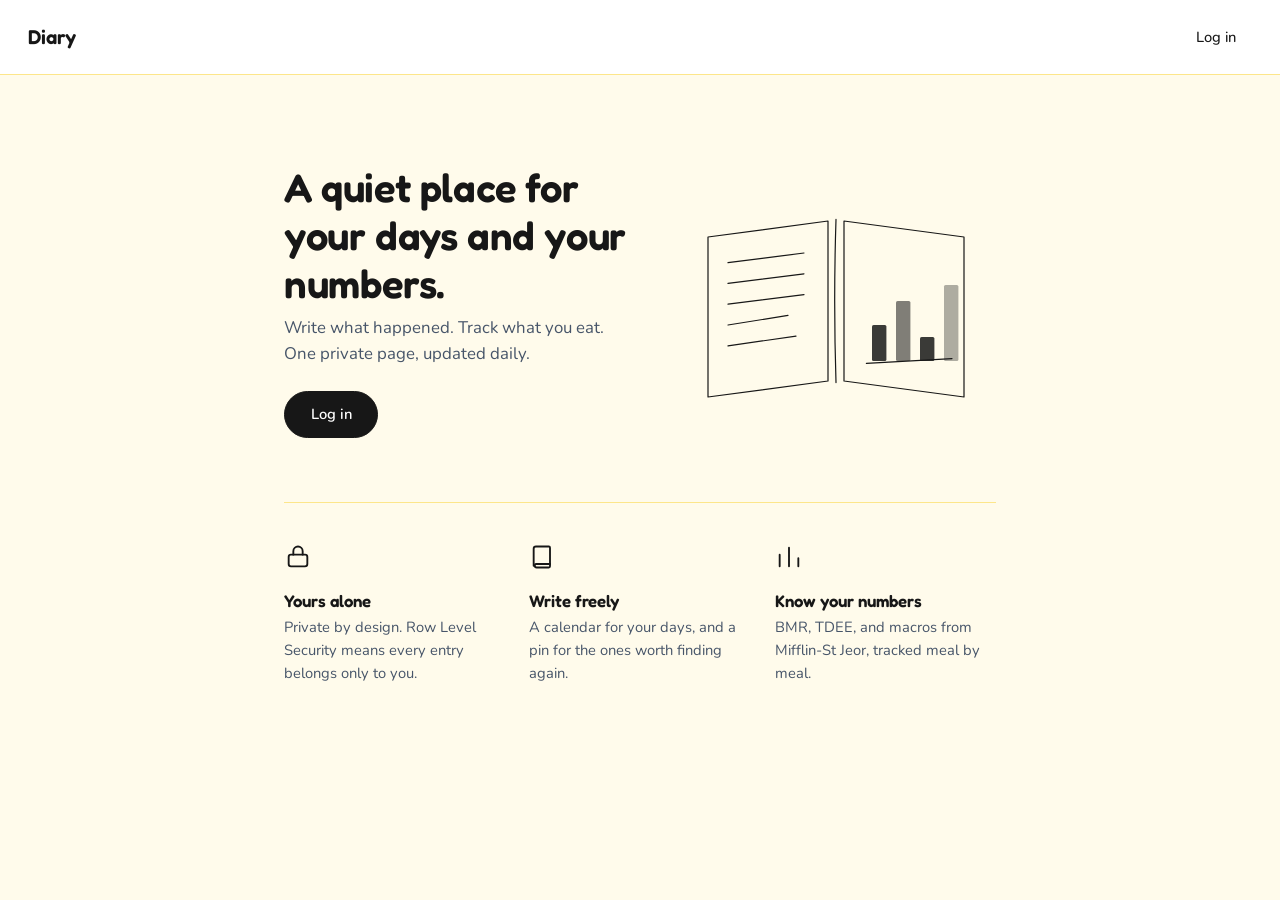
==== commit fa401697: "Apply the approved Amber+Blue palette and Fredoka/Nunito typography via tokens Step 3: map design-sy" ====
--- a/index.html
+++ b/index.html
@@ -6,7 +6,7 @@
   <title>Diary</title>
   <link rel="preconnect" href="https://fonts.googleapis.com" />
   <link rel="preconnect" href="https://fonts.gstatic.com" crossorigin />
-  <link href="https://fonts.googleapis.com/css2?family=Fraunces:opsz,wght@9..144,500;9..144,600&family=Inter:wght@400;500;600;700&display=swap" rel="stylesheet" />
+  <link href="https://fonts.googleapis.com/css2?family=Fredoka:wght@500;600&family=Nunito:wght@400;500;600;700&display=swap" rel="stylesheet" />
   <link rel="stylesheet" href="css/style.css" />
 </head>
 <body>
--- a/css/style.css
+++ b/css/style.css
@@ -1,18 +1,44 @@
-/* Monochrome editorial design system: black/white/grey, thin hairlines,
-   pill buttons, a serif display face for headings against a clean grotesque
-   sans for everything else. No color noise — the few accents that exist
-   (pin, logged-day marker, chart series) carry actual meaning. */
+/* Vibrant redesign (design-system/diary-tracker/MASTER.md): Amber + Blue
+   palette, Fredoka/Nunito type pairing, Soft UI Evolution style. Replaces
+   the earlier monochrome editorial system one token at a time — see
+   MASTER.md for the full rationale and the approved palette table.
+
+   Token audit (redesign/vibrant, step 1): every hard-coded color, font,
+   font size, border radius and spacing value used below has a token
+   here. Structural dimensions (component widths/heights, max-widths,
+   border widths, line-heights) are left as literals: they're layout
+   decisions, not part of a color/type/space design-token scale. No
+   box-shadow values existed in the original file, so no shadow tokens
+   are defined yet (step 4 may add them for card elevation). */
 
 :root {
   --color-bg: #FFFFFF;
-  --color-page: #FAFAFA;
+  --color-page: #FFFBEB; /* MASTER Background — warm cream, was #FAFAFA */
   --color-ink: #171717;
-  --color-muted: #6B7280;
-  --color-line: #E5E7EB;
+  --color-ink-hover: #333333;
+  --color-muted: #475569; /* MASTER Muted Foreground, was #6B7280 */
+  --color-line: #FDE68A; /* MASTER Border, was #E5E7EB */
+
+  --color-inverse: #FFFFFF; /* text/icons on dark (--color-ink) surfaces */
+  --color-inverse-muted: rgba(255, 255, 255, 0.7);
+  --color-overlay: rgba(23, 23, 23, 0.4); /* modal backdrop, == --color-ink @ 40% */
+
+  /* Brand palette (MASTER.md) — not yet applied to components; step 4
+     wires these into buttons/active-states/hierarchy one group at a time. */
+  --color-primary: #F59E0B;
+  --color-on-primary: #0F172A;
+  --color-secondary: #FBBF24;
+  --color-on-secondary: #0F172A;
+  --color-accent: #2563EB;
+  --color-on-accent: #FFFFFF;
+
+  --color-success: #16A34A;
+  --color-warning: #F59E0B; /* == --color-primary: amber reads as warning */
+  --color-error: #DC2626;
 
   --color-star: #B45309;
-  --color-logged: #16A34A;
-  --color-destructive: #DC2626;
+  --color-logged: var(--color-success);
+  --color-destructive: var(--color-error);
 
   --board-tint-1: #FDF3E7;
   --board-tint-2: #EAF3EC;
@@ -26,12 +52,70 @@
   --chart-tdee: #9CA3AF;
   --chart-target: #171717;
 
-  --font-heading: "Fraunces", Georgia, serif;
-  --font-body: "Inter", system-ui, sans-serif;
-
+  --font-heading: "Fredoka", system-ui, sans-serif;
+  --font-body: "Nunito", system-ui, sans-serif;
+  --font-serif: "Fraunces", Georgia, serif; /* kept alive for the "serif" entry-style option */
+  --font-handwritten: "Caveat", cursive;
+  --font-typewriter: "Special Elite", monospace;
+  --font-size-base: 16px;
+
+  /* Type scale: literal legacy sizes, one token per distinct value in use.
+     Deliberately not consolidated onto a clean scale yet — that's a Step
+     3/4 concern once the new design system's type scale is approved. */
+  --text-62: 0.62rem;
+  --text-68: 0.68rem;
+  --text-75: 0.75rem;
+  --text-76: 0.76rem;
+  --text-78: 0.78rem;
+  --text-80: 0.8rem;
+  --text-82: 0.82rem;
+  --text-85: 0.85rem;
+  --text-88: 0.88rem;
+  --text-90: 0.9rem;
+  --text-92: 0.92rem;
+  --text-100: 1rem;
+  --text-102: 1.02rem;
+  --text-105: 1.05rem;
+  --text-110: 1.1rem;
+  --text-120: 1.2rem;
+  --text-125: 1.25rem;
+  --text-130: 1.3rem;
+  --text-140: 1.4rem;
+  --text-190: 1.9rem;
+  --text-200: 2rem;
+  --text-250: 2.5rem;
+  --text-chart: 10px;
+
+  --radius-xs: 8px;
   --radius-sm: 10px;
   --radius-md: 16px;
+  --radius-pill: 999px;
   --speed: 180ms ease;
+
+  --touch-target: 44px;
+
+  /* Spacing scale: literal legacy values (padding/margin/gap only — see
+     note above re: structural dimensions), one token per distinct value. */
+  --space-15: 0.15rem;
+  --space-25: 0.25rem;
+  --space-30: 0.3rem;
+  --space-40: 0.4rem;
+  --space-50: 0.5rem;
+  --space-60: 0.6rem;
+  --space-65: 0.65rem;
+  --space-70: 0.7rem;
+  --space-75: 0.75rem;
+  --space-90: 0.9rem;
+  --space-100: 1rem;
+  --space-110: 1.1rem;
+  --space-125: 1.25rem;
+  --space-150: 1.5rem;
+  --space-160: 1.6rem;
+  --space-175: 1.75rem;
+  --space-200: 2rem;
+  --space-250: 2.5rem;
+  --space-300: 3rem;
+  --space-400: 4rem;
 }
 
 @media (prefers-reduced-motion: reduce) {
@@ -46,7 +130,7 @@
   background: var(--color-page);
   color: var(--color-ink);
   font-family: var(--font-body);
-  font-size: 16px;
+  font-size: var(--font-size-base);
   line-height: 1.55;
 }
 
@@ -54,7 +138,7 @@
   font-family: var(--font-heading);
   font-weight: 600;
   line-height: 1.2;
-  margin: 0 0 0.5rem;
+  margin: 0 0 var(--space-50);
 }
 
 a { color: var(--color-ink); }
@@ -66,15 +150,15 @@
   flex-wrap: wrap;
   justify-content: space-between;
   align-items: center;
-  gap: 0.5rem;
-  padding: 1.1rem 1.75rem;
+  gap: var(--space-50);
+  padding: var(--space-110) var(--space-175);
   background: var(--color-bg);
   border-bottom: 1px solid var(--color-line);
 }
 
 header.site-header .logo {
   font-family: var(--font-heading);
-  font-size: 1.25rem;
+  font-size: var(--text-125);
   font-weight: 600;
   text-decoration: none;
   color: var(--color-ink);
@@ -84,16 +168,16 @@
   display: flex;
   flex-wrap: wrap;
   align-items: center;
-  gap: 0.4rem;
+  gap: var(--space-40);
 }
 
 header.site-header nav a {
   text-decoration: none;
   color: var(--color-ink);
   font-weight: 500;
-  font-size: 0.92rem;
-  padding: 0.5rem 1rem;
-  border-radius: 999px;
+  font-size: var(--text-92);
+  padding: var(--space-50) var(--space-100);
+  border-radius: var(--radius-pill);
   transition: background var(--speed);
 }
 
@@ -102,7 +186,7 @@
 main {
   max-width: 760px;
   margin: 0 auto;
-  padding: 2.5rem 1.5rem;
+  padding: var(--space-250) var(--space-150);
 }
 
 /* --- Form controls --- */
@@ -112,19 +196,19 @@
 label {
   display: flex;
   flex-direction: column;
-  gap: 0.3rem;
+  gap: var(--space-30);
   font-weight: 500;
-  font-size: 0.88rem;
+  font-size: var(--text-88);
   color: var(--color-muted);
 }
 
 input, select, textarea {
-  padding: 0.65rem 0.9rem;
+  padding: var(--space-65) var(--space-90);
   border: 1.5px solid var(--color-line);
   border-radius: var(--radius-sm);
   background: var(--color-bg);
   color: var(--color-ink);
-  min-height: 44px;
+  min-height: var(--touch-target);
   transition: border-color var(--speed);
 }
 
@@ -136,17 +220,17 @@
 button {
   cursor: pointer;
   background: var(--color-ink);
-  color: #FFFFFF;
+  color: var(--color-inverse);
   border: 1.5px solid var(--color-ink);
-  border-radius: 999px;
-  padding: 0.7rem 1.6rem;
+  border-radius: var(--radius-pill);
+  padding: var(--space-70) var(--space-160);
   font-weight: 600;
-  font-size: 0.92rem;
-  min-height: 44px;
+  font-size: var(--text-92);
+  min-height: var(--touch-target);
   transition: background var(--speed), color var(--speed), transform var(--speed);
 }
 
-button:hover { background: #333333; }
+button:hover { background: var(--color-ink-hover); }
 button:active { transform: scale(0.97); }
 
 button:focus-visible, input:focus-visible, select:focus-visible,
@@ -165,7 +249,7 @@
 .checkbox-label {
   flex-direction: row;
   align-items: center;
-  gap: 0.5rem;
+  gap: var(--space-50);
   color: var(--color-ink);
   font-weight: 400;
 }
@@ -176,21 +260,21 @@
 .cover-hero {
   display: grid;
   grid-template-columns: 1.1fr 1fr;
-  gap: 2.5rem;
-  align-items: center;
-  padding: 3rem 0 4rem;
+  gap: var(--space-250);
+  align-items: center;
+  padding: var(--space-300) 0 var(--space-400);
 }
 
 .cover-hero h1 {
-  font-size: 2.5rem;
+  font-size: var(--text-250);
   letter-spacing: -0.01em;
 }
 
 .cover-hero p {
   color: var(--color-muted);
-  font-size: 1.05rem;
+  font-size: var(--text-105);
   max-width: 34ch;
-  margin: 0 0 1.5rem;
+  margin: 0 0 var(--space-150);
 }
 
 .cover-hero .illustration { width: 100%; height: auto; }
@@ -198,20 +282,20 @@
 .feature-grid {
   display: grid;
   grid-template-columns: repeat(3, 1fr);
-  gap: 1.5rem;
-  padding: 2.5rem 0;
+  gap: var(--space-150);
+  padding: var(--space-250) 0;
   border-top: 1px solid var(--color-line);
 }
 
 .feature-card { text-align: left; }
-.feature-card svg { width: 28px; height: 28px; margin-bottom: 0.75rem; }
-.feature-card h3 { font-size: 1.05rem; margin-bottom: 0.3rem; }
-.feature-card p { color: var(--color-muted); font-size: 0.92rem; margin: 0; }
+.feature-card svg { width: 28px; height: 28px; margin-bottom: var(--space-75); }
+.feature-card h3 { font-size: var(--text-105); margin-bottom: var(--space-30); }
+.feature-card p { color: var(--color-muted); font-size: var(--text-92); margin: 0; }
 
 .cover-signed-in-links {
   display: flex;
   flex-wrap: wrap;
-  gap: 0.6rem;
+  gap: var(--space-60);
 }
 
 /* --- Dashboard shell (sidebar + bento grid), used by profile.html --- */
@@ -223,94 +307,94 @@
   flex-shrink: 0;
   background: var(--color-bg);
   border-right: 1px solid var(--color-line);
-  padding: 1.75rem 1.25rem;
+  padding: var(--space-175) var(--space-125);
   display: flex;
   flex-direction: column;
 }
 
 .sidebar .logo {
   font-family: var(--font-heading);
-  font-size: 1.2rem;
+  font-size: var(--text-120);
   font-weight: 600;
   text-decoration: none;
   color: var(--color-ink);
-  margin-bottom: 2.5rem;
-}
-
-.sidebar nav { display: flex; flex-direction: column; gap: 0.25rem; }
+  margin-bottom: var(--space-250);
+}
+
+.sidebar nav { display: flex; flex-direction: column; gap: var(--space-25); }
 
 .sidebar nav a {
-  padding: 0.65rem 0.9rem;
-  border-radius: 10px;
+  padding: var(--space-65) var(--space-90);
+  border-radius: var(--radius-sm);
   text-decoration: none;
   color: var(--color-muted);
   font-weight: 500;
-  font-size: 0.92rem;
+  font-size: var(--text-92);
   transition: background var(--speed);
 }
 
 .sidebar nav a:hover { background: var(--color-page); }
-.sidebar nav a.active { background: var(--color-ink); color: #FFFFFF; font-weight: 600; }
+.sidebar nav a.active { background: var(--color-ink); color: var(--color-inverse); font-weight: 600; }
 
 .sidebar .signout-link {
   margin-top: auto;
   color: var(--color-muted);
   text-decoration: none;
-  font-size: 0.88rem;
-  padding: 0.65rem 0.9rem;
+  font-size: var(--text-88);
+  padding: var(--space-65) var(--space-90);
 }
 .sidebar .signout-link:hover { color: var(--color-ink); }
 
-.dashboard-main { flex: 1; min-width: 0; padding: 2.5rem; max-width: 1200px; }
-.dashboard-header { margin-bottom: 1.5rem; }
+.dashboard-main { flex: 1; min-width: 0; padding: var(--space-250); max-width: 1200px; }
+.dashboard-header { margin-bottom: var(--space-150); }
 .dashboard-header .dashboard-subtitle { color: var(--color-muted); margin: 0; }
 
-.kpi-row { display: grid; grid-template-columns: 1fr; gap: 1rem; }
-.kpi-card { background: var(--color-bg); border: 1px solid var(--color-line); border-radius: 16px; padding: 1.25rem; }
-.kpi-card .kpi-label { color: var(--color-muted); font-size: 0.85rem; margin-bottom: 0.4rem; }
-.kpi-card .kpi-value { font-family: var(--font-heading); font-size: 1.9rem; font-weight: 600; }
-.kpi-card.emphasis { background: var(--color-ink); color: #FFFFFF; }
-.kpi-card.emphasis .kpi-label { color: rgba(255, 255, 255, 0.7); }
-
-.dashboard-grid { display: grid; grid-template-columns: repeat(3, 1fr); gap: 1.25rem; align-items: start; margin-bottom: 1.25rem; }
-.dashboard-col { display: flex; flex-direction: column; gap: 1.25rem; min-width: 0; }
-.dashboard-card { background: var(--color-bg); border: 1px solid var(--color-line); border-radius: 16px; padding: 1.25rem; }
-.dashboard-card h2 { font-size: 1.05rem; margin-bottom: 1rem; font-family: var(--font-body); font-weight: 600; }
+.kpi-row { display: grid; grid-template-columns: 1fr; gap: var(--space-100); }
+.kpi-card { background: var(--color-bg); border: 1px solid var(--color-line); border-radius: var(--radius-md); padding: var(--space-125); }
+.kpi-card .kpi-label { color: var(--color-muted); font-size: var(--text-85); margin-bottom: var(--space-40); }
+.kpi-card .kpi-value { font-family: var(--font-heading); font-size: var(--text-190); font-weight: 600; }
+.kpi-card.emphasis { background: var(--color-ink); color: var(--color-inverse); }
+.kpi-card.emphasis .kpi-label { color: var(--color-inverse-muted); }
+
+.dashboard-grid { display: grid; grid-template-columns: repeat(3, 1fr); gap: var(--space-125); align-items: start; margin-bottom: var(--space-125); }
+.dashboard-col { display: flex; flex-direction: column; gap: var(--space-125); min-width: 0; }
+.dashboard-card { background: var(--color-bg); border: 1px solid var(--color-line); border-radius: var(--radius-md); padding: var(--space-125); }
+.dashboard-card h2 { font-size: var(--text-105); margin-bottom: var(--space-100); font-family: var(--font-body); font-weight: 600; }
 
 .mini-calendar.calendar-grid { border: none; }
-.mini-calendar .calendar-weekday { padding: 0.15rem; font-size: 0.62rem; border: none; }
+.mini-calendar .calendar-weekday { padding: var(--space-15); font-size: var(--text-62); border: none; }
 .mini-calendar .calendar-day {
   min-height: 2.1rem;
-  padding: 0.15rem;
+  padding: var(--space-15);
   border: none;
   cursor: default;
 }
 .mini-calendar .calendar-day:hover { background: var(--color-page); }
 .mini-calendar.clickable .calendar-day { cursor: pointer; }
-.mini-calendar .day-number { font-size: 0.68rem; width: 1.2rem; height: 1.2rem; }
+.mini-calendar .day-number { font-size: var(--text-68); width: 1.2rem; height: 1.2rem; }
 .mini-calendar .entry-preview { display: none; }
 
-.food-summary-meal { display: flex; justify-content: space-between; padding: 0.4rem 0; border-bottom: 1px solid var(--color-line); font-size: 0.9rem; color: inherit; text-decoration: none; }
+.food-summary-meal { display: flex; justify-content: space-between; padding: var(--space-40) 0; border-bottom: 1px solid var(--color-line); font-size: var(--text-90); color: inherit; text-decoration: none; }
 .food-summary-meal:last-of-type { border-bottom: none; }
-.food-summary-empty { color: var(--color-muted); font-size: 0.9rem; }
-
-.progress-item { margin-bottom: 0.9rem; }
+.food-summary-empty { color: var(--color-muted); font-size: var(--text-90); }
+
+.progress-item { margin-bottom: var(--space-90); }
 .progress-item:last-child { margin-bottom: 0; }
-.progress-label { display: flex; justify-content: space-between; font-size: 0.85rem; margin-bottom: 0.3rem; }
+.progress-label { display: flex; justify-content: space-between; font-size: var(--text-85); margin-bottom: var(--space-30); }
 .progress-name { font-weight: 500; }
 .progress-numbers { color: var(--color-muted); }
-.progress-track { background: var(--color-line); border-radius: 999px; height: 8px; overflow: hidden; }
-.progress-fill { height: 100%; border-radius: 999px; transition: width var(--speed); }
+.progress-track { background: var(--color-line); border-radius: var(--radius-pill); height: 8px; overflow: hidden; }
+.progress-fill { height: 100%; border-radius: var(--radius-pill); transition: width var(--speed); }
 .progress-fill.over { background: var(--color-destructive) !important; }
-.progress-alert { color: var(--color-destructive); font-size: 0.85rem; font-weight: 500; margin: 0.75rem 0 0; }
+.progress-alert { color: var(--color-destructive); font-size: var(--text-85); font-weight: 500; margin: var(--space-75) 0 0; }
 
 @media (max-width: 900px) {
   .dashboard-shell { flex-direction: column; }
-  .sidebar { width: 100%; flex-direction: row; align-items: center; padding: 1rem 1.25rem; }
-  .sidebar .logo { margin-bottom: 0; margin-right: 1.5rem; }
+  .sidebar { width: 100%; flex-direction: row; align-items: center; padding: var(--space-100) var(--space-125); }
+  .sidebar .logo { margin-bottom: 0; margin-right: var(--space-150); }
   .sidebar nav { flex-direction: row; }
   .sidebar .signout-link { margin-top: 0; margin-left: auto; }
-  .dashboard-main { padding: 1.5rem; }
+  .dashboard-main { padding: var(--space-150); }
   .dashboard-grid { grid-template-columns: 1fr; }
 }
 
@@ -320,34 +404,34 @@
   display: flex;
   align-items: center;
   justify-content: space-between;
-  margin-bottom: 1.5rem;
+  margin-bottom: var(--space-150);
 }
 .board-header h1 { margin: 0; }
 
-.board-layout { display: flex; gap: 1.5rem; align-items: flex-start; }
+.board-layout { display: flex; gap: var(--space-150); align-items: flex-start; }
 
 .board-grid {
   flex: 1;
   min-width: 0;
   display: grid;
   grid-template-columns: repeat(auto-fill, minmax(220px, 1fr));
-  gap: 1rem;
-}
-
-.board-sidebar { width: 280px; flex-shrink: 0; position: sticky; top: 1.5rem; }
-
-.board-empty { color: var(--color-muted); padding: 2rem 0; text-align: center; grid-column: 1 / -1; }
+  gap: var(--space-100);
+}
+
+.board-sidebar { width: 280px; flex-shrink: 0; position: sticky; top: var(--space-150); }
+
+.board-empty { color: var(--color-muted); padding: var(--space-200) 0; text-align: center; grid-column: 1 / -1; }
 
 .board-card {
   --board-card-bg: var(--board-tint-4);
   background: var(--board-card-bg);
   border: 1px solid var(--color-line);
-  border-radius: 16px;
-  padding: 1.25rem;
+  border-radius: var(--radius-md);
+  padding: var(--space-125);
   cursor: pointer;
   display: flex;
   flex-direction: column;
-  gap: 0.5rem;
+  gap: var(--space-50);
   transition: transform var(--speed);
 }
 .board-card:hover { transform: translateY(-2px); }
@@ -356,22 +440,23 @@
 .board-card.tint-3 { --board-card-bg: var(--board-tint-3); }
 .board-card.tint-4 { --board-card-bg: var(--board-tint-4); }
 .board-card.featured { grid-column: span 2; }
-.board-card.featured h3 { font-size: 1.4rem; }
+.board-card.featured h3 { font-size: var(--text-140); }
 
 .board-card-thumb {
-  width: calc(100% + 2.5rem);
-  margin: -1.25rem -1.25rem 0;
+  /* bleed matches the card's own padding (--space-125) on both sides */
+  width: calc(100% + (var(--space-125) * 2));
+  margin: calc(var(--space-125) * -1) calc(var(--space-125) * -1) 0;
   height: 140px;
   object-fit: cover;
-  border-radius: 16px 16px 0 0;
+  border-radius: var(--radius-md) var(--radius-md) 0 0;
 }
 .board-card.featured .board-card-thumb { height: 220px; }
 
-.board-card h3 { margin: 0; font-size: 1.1rem; }
-.board-card-date { font-size: 0.8rem; color: var(--board-muted); }
+.board-card h3 { margin: 0; font-size: var(--text-110); }
+.board-card-date { font-size: var(--text-80); color: var(--board-muted); }
 .board-card-excerpt {
   color: var(--board-muted);
-  font-size: 0.92rem;
+  font-size: var(--text-92);
   line-height: 1.5;
   margin: 0;
   overflow: hidden;
@@ -392,12 +477,12 @@
   display: flex;
   align-items: center;
   justify-content: center;
-  gap: 1.5rem;
-  margin-bottom: 1.25rem;
-}
-
-.month-nav.compact { gap: 0.75rem; margin-bottom: 0.75rem; }
-.month-nav.compact h2 { font-size: 1rem; min-width: 0; margin: 0; }
+  gap: var(--space-150);
+  margin-bottom: var(--space-125);
+}
+
+.month-nav.compact { gap: var(--space-75); margin-bottom: var(--space-75); }
+.month-nav.compact h2 { font-size: var(--text-100); min-width: 0; margin: 0; }
 
 /* --- Calendar --- */
 
@@ -409,9 +494,9 @@
 }
 
 .calendar-weekday {
-  padding: 0.5rem;
+  padding: var(--space-50);
   text-align: right;
-  font-size: 0.75rem;
+  font-size: var(--text-75);
   color: var(--color-muted);
   border-right: 1px solid var(--color-line);
   border-bottom: 1px solid var(--color-line);
@@ -420,13 +505,13 @@
 .calendar-day {
   background: var(--color-bg);
   min-height: 5.5rem;
-  padding: 0.4rem 0.5rem;
+  padding: var(--space-40) var(--space-50);
   cursor: pointer;
   border-right: 1px solid var(--color-line);
   border-bottom: 1px solid var(--color-line);
   display: flex;
   flex-direction: column;
-  gap: 0.3rem;
+  gap: var(--space-30);
   transition: background var(--speed);
 }
 
@@ -436,8 +521,8 @@
 
 .calendar-day.today .day-number {
   background: var(--color-ink);
-  color: #FFFFFF;
-  border-radius: 999px;
+  color: var(--color-inverse);
+  border-radius: var(--radius-pill);
 }
 
 .calendar-day .day-header {
@@ -447,7 +532,7 @@
 }
 
 .calendar-day .day-number {
-  font-size: 0.82rem;
+  font-size: var(--text-82);
   width: 1.6rem;
   height: 1.6rem;
   display: flex;
@@ -455,9 +540,9 @@
   justify-content: center;
 }
 
-.calendar-day .markers { display: flex; align-items: center; gap: 0.3rem; }
-
-.badge-pin { color: var(--color-star); font-size: 0.85rem; }
+.calendar-day .markers { display: flex; align-items: center; gap: var(--space-30); }
+
+.badge-pin { color: var(--color-star); font-size: var(--text-85); }
 
 .badge-logged {
   display: inline-block;
@@ -468,7 +553,7 @@
 }
 
 .calendar-day .entry-preview {
-  font-size: 0.76rem;
+  font-size: var(--text-76);
   color: var(--color-muted);
   white-space: nowrap;
   overflow: hidden;
@@ -480,53 +565,53 @@
 .modal-backdrop {
   position: fixed;
   inset: 0;
-  background: rgba(23, 23, 23, 0.4);
+  background: var(--color-overlay);
   display: flex;
   align-items: center;
   justify-content: center;
-  padding: 1rem;
+  padding: var(--space-100);
 }
 
 .modal {
   background: var(--color-bg);
   border-radius: var(--radius-md);
-  padding: 1.75rem;
+  padding: var(--space-175);
   max-width: 480px;
   width: 100%;
   max-height: 85vh;
   overflow-y: auto;
 }
 
-.modal form { display: flex; flex-direction: column; gap: 0.9rem; }
+.modal form { display: flex; flex-direction: column; gap: var(--space-90); }
 
 .modal-actions {
   display: flex;
   justify-content: flex-end;
-  gap: 0.5rem;
-  margin-top: 0.5rem;
+  gap: var(--space-50);
+  margin-top: var(--space-50);
 }
 
 [hidden] { display: none !important; }
 
 /* --- Stat list --- */
 
-.stat-list { border-top: 1px solid var(--color-line); margin: 1rem 0; }
+.stat-list { border-top: 1px solid var(--color-line); margin: var(--space-100) 0; }
 
 .stat-row {
   display: flex;
   justify-content: space-between;
-  padding: 0.65rem 0;
+  padding: var(--space-65) 0;
   border-bottom: 1px solid var(--color-line);
 }
 
-.stat-row .stat-label { color: var(--color-muted); font-size: 0.9rem; }
+.stat-row .stat-label { color: var(--color-muted); font-size: var(--text-90); }
 .stat-row .stat-value { font-weight: 600; }
-.stat-row.emphasis .stat-value { font-family: var(--font-heading); font-size: 1.1rem; }
+.stat-row.emphasis .stat-value { font-family: var(--font-heading); font-size: var(--text-110); }
 
 /* --- Charts --- */
 
-.chart-block { margin: 1.75rem 0; }
-.chart-block h3 { font-size: 1.02rem; margin-bottom: 0.5rem; font-family: var(--font-body); font-weight: 600; }
+.chart-block { margin: var(--space-175) 0; }
+.chart-block h3 { font-size: var(--text-102); margin-bottom: var(--space-50); font-family: var(--font-body); font-weight: 600; }
 .chart-grid {
   display: grid;
   grid-template-columns: repeat(auto-fill, minmax(150px, 1fr));
@@ -537,48 +622,48 @@
 .chart-grid > div {
   border-right: 1px solid var(--color-line);
   border-bottom: 1px solid var(--color-line);
-  padding: 0.5rem;
-}
-svg.bar-chart text { font-family: var(--font-body); font-size: 10px; fill: var(--color-ink); }
+  padding: var(--space-50);
+}
+svg.bar-chart text { font-family: var(--font-body); font-size: var(--text-chart); fill: var(--color-ink); }
 
 svg.pie-chart { display: block; max-width: 180px; margin: 0 auto; }
 
-.legend-row { display: flex; align-items: center; gap: 0.5rem; padding: 0.3rem 0; font-size: 0.85rem; }
+.legend-row { display: flex; align-items: center; gap: var(--space-50); padding: var(--space-30) 0; font-size: var(--text-85); }
 .legend-swatch { width: 0.7rem; height: 0.7rem; border-radius: 50%; flex-shrink: 0; }
 .legend-label { flex: 1; }
 .legend-value { color: var(--color-muted); }
 
-details { color: var(--color-muted); font-size: 0.85rem; }
+details { color: var(--color-muted); font-size: var(--text-85); }
 details summary { cursor: pointer; color: var(--color-ink); font-weight: 500; }
 details p { font-family: var(--font-body); }
 
 /* --- Food log rows --- */
 
-.day-entry-row { border-bottom: 1px solid var(--color-line); padding: 0.6rem 0; }
-
-.meal-section { margin-bottom: 1.5rem; }
-.meal-rows { display: flex; flex-direction: column; gap: 0.4rem; }
-.meal-add-btn { margin-top: 0.4rem; }
-
-.small-multiple-label { font-size: 0.75rem; color: var(--color-muted); }
-
-.log-row { display: flex; gap: 0.5rem; align-items: center; }
+.day-entry-row { border-bottom: 1px solid var(--color-line); padding: var(--space-60) 0; }
+
+.meal-section { margin-bottom: var(--space-150); }
+.meal-rows { display: flex; flex-direction: column; gap: var(--space-40); }
+.meal-add-btn { margin-top: var(--space-40); }
+
+.small-multiple-label { font-size: var(--text-75); color: var(--color-muted); }
+
+.log-row { display: flex; gap: var(--space-50); align-items: center; }
 .log-row input[list] { flex: 2; }
 .log-row .quantity-input { width: 4.5rem; }
-.log-row .unit-label { color: var(--color-muted); font-size: 0.85rem; min-width: 2.75rem; }
-.log-row .row-macros { font-size: 0.78rem; color: var(--color-muted); min-width: 10rem; }
-
-.button-row { display: flex; gap: 0.5rem; margin-top: 1rem; }
+.log-row .unit-label { color: var(--color-muted); font-size: var(--text-85); min-width: 2.75rem; }
+.log-row .row-macros { font-size: var(--text-78); color: var(--color-muted); min-width: 10rem; }
+
+.button-row { display: flex; gap: var(--space-50); margin-top: var(--space-100); }
 
 .add-food-form {
   display: flex;
   flex-direction: column;
-  gap: 0.5rem;
+  gap: var(--space-50);
   max-width: 320px;
-  margin-top: 1rem;
-}
-
-.profile-form { display: flex; flex-direction: column; gap: 0.9rem; max-width: 420px; }
+  margin-top: var(--space-100);
+}
+
+.profile-form { display: flex; flex-direction: column; gap: var(--space-90); max-width: 420px; }
 
 /* --- Decorative background doodles (food log + diary pages) ---
    js/doodles.js scatters <svg class="doodle"> elements with randomized
@@ -588,24 +673,24 @@
 .doodle-bg { position: absolute; inset: 0; overflow: hidden; pointer-events: none; z-index: -1; }
 .doodle { position: absolute; color: var(--color-ink); opacity: 0.09; }
 
-.login-main { max-width: 380px; margin: 4rem auto 0; }
-.login-main .back-link { display: inline-block; margin-bottom: 1.5rem; color: var(--color-muted); font-size: 0.9rem; text-decoration: none; }
+.login-main { max-width: 380px; margin: var(--space-400) auto 0; }
+.login-main .back-link { display: inline-block; margin-bottom: var(--space-150); color: var(--color-muted); font-size: var(--text-90); text-decoration: none; }
 
 /* --- Entry editor --- */
 
 .entry-editor { max-width: 720px; }
 
-.back-link { display: inline-block; margin-bottom: 1.5rem; color: var(--color-muted); font-size: 0.9rem; text-decoration: none; }
+.back-link { display: inline-block; margin-bottom: var(--space-150); color: var(--color-muted); font-size: var(--text-90); text-decoration: none; }
 
 .entry-title-input {
   display: block;
   width: 100%;
   border: none;
   font-family: var(--font-heading);
-  font-size: 2rem;
+  font-size: var(--text-200);
   font-weight: 600;
   padding: 0;
-  margin-bottom: 1rem;
+  margin-bottom: var(--space-100);
   min-height: auto;
 }
 .entry-title-input:focus { outline: none; }
@@ -613,13 +698,13 @@
 .entry-meta-row {
   display: flex;
   flex-wrap: wrap;
-  gap: 1.25rem;
+  gap: var(--space-125);
   align-items: flex-end;
-  margin-bottom: 1.25rem;
-  padding-bottom: 1.25rem;
+  margin-bottom: var(--space-125);
+  padding-bottom: var(--space-125);
   border-bottom: 1px solid var(--color-line);
 }
-.entry-meta-row .checkbox-label { padding-bottom: 0.65rem; }
+.entry-meta-row .checkbox-label { padding-bottom: var(--space-65); }
 
 .thumbnail-upload {
   border: 1.5px dashed var(--color-line);
@@ -629,50 +714,50 @@
   align-items: center;
   justify-content: center;
   cursor: pointer;
-  margin-bottom: 1.25rem;
+  margin-bottom: var(--space-125);
   overflow: hidden;
   color: var(--color-muted);
-  font-size: 0.9rem;
+  font-size: var(--text-90);
 }
 .thumbnail-upload img { width: 100%; max-height: 260px; object-fit: cover; }
 
-.editor-toolbar { display: flex; gap: 0.5rem; margin-bottom: 0.75rem; }
-.editor-toolbar button { padding: 0.5rem 0.9rem; }
+.editor-toolbar { display: flex; gap: var(--space-50); margin-bottom: var(--space-75); }
+.editor-toolbar button { padding: var(--space-50) var(--space-90); }
 
 .entry-content {
   min-height: 300px;
   border: 1.5px solid var(--color-line);
   border-radius: var(--radius-sm);
-  padding: 1rem 1.25rem;
-  margin-bottom: 1.25rem;
+  padding: var(--space-100) var(--space-125);
+  margin-bottom: var(--space-125);
   line-height: 1.7;
 }
 .entry-content:focus { outline: none; border-color: var(--color-ink); }
-.entry-content pre { border-radius: 8px; padding: 1rem; overflow-x: auto; }
-.entry-content img { max-width: 100%; border-radius: 8px; }
+.entry-content pre { border-radius: var(--radius-xs); padding: var(--space-100); overflow-x: auto; }
+.entry-content img { max-width: 100%; border-radius: var(--radius-xs); }
 
 .entry-font-sans { font-family: var(--font-body); }
-.entry-font-serif { font-family: var(--font-heading); }
-.entry-font-handwritten { font-family: "Caveat", cursive; font-size: 1.3rem; }
-.entry-font-typewriter { font-family: "Special Elite", monospace; }
+.entry-font-serif { font-family: var(--font-serif); }
+.entry-font-handwritten { font-family: var(--font-handwritten); font-size: var(--text-130); }
+.entry-font-typewriter { font-family: var(--font-typewriter); }
 
 @media (max-width: 720px) {
-  .cover-hero { grid-template-columns: 1fr; padding-top: 2rem; }
+  .cover-hero { grid-template-columns: 1fr; padding-top: var(--space-200); }
   .cover-hero .illustration { max-width: 280px; margin: 0 auto; }
   .feature-grid { grid-template-columns: 1fr; }
 }
 
 @media (max-width: 480px) {
-  main { padding: 1.5rem 1rem; }
+  main { padding: var(--space-150) var(--space-100); }
   .calendar-day { min-height: 4rem; }
-  header.site-header { padding: 1rem; }
-  header.site-header nav a { padding: 0.4rem 0.6rem; font-size: 0.85rem; }
-  .cover-hero h1 { font-size: 1.9rem; }
+  header.site-header { padding: var(--space-100); }
+  header.site-header nav a { padding: var(--space-40) var(--space-60); font-size: var(--text-85); }
+  .cover-hero h1 { font-size: var(--text-190); }
 
   .log-row { flex-wrap: wrap; }
   .log-row input[list] { flex: 1 1 100%; }
   .log-row .row-macros { min-width: 0; }
 
-  .month-nav { gap: 0.75rem; }
-  .month-nav h1 { min-width: 0; font-size: 1.2rem; }
-}
+  .month-nav { gap: var(--space-75); }
+  .month-nav h1 { min-width: 0; font-size: var(--text-120); }
+}
